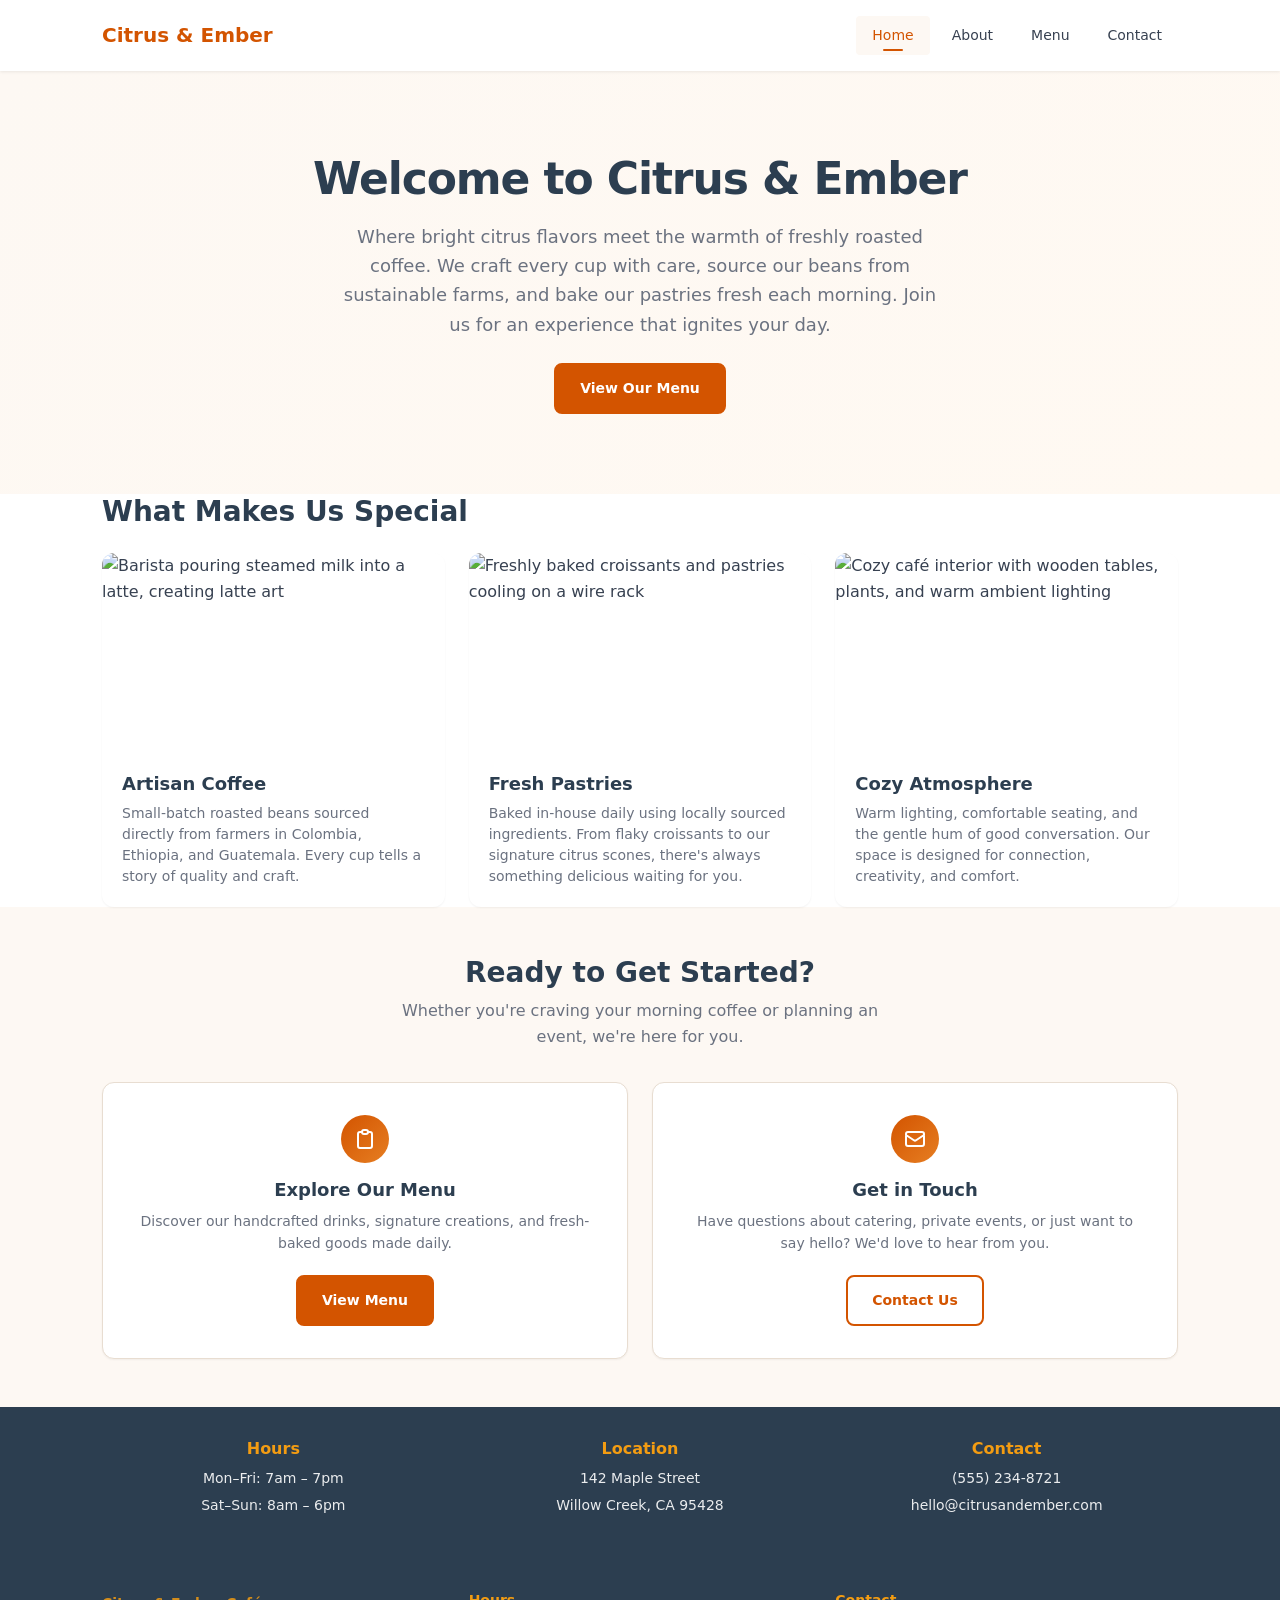
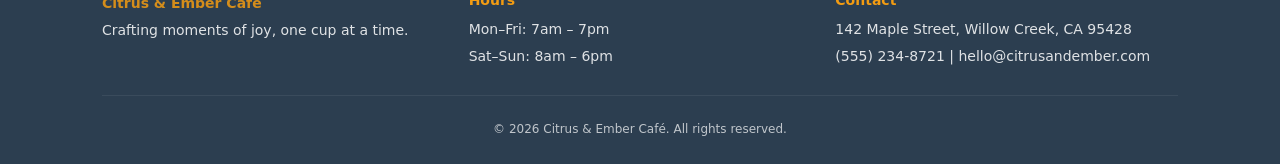
==== index.html @ 9210abb0 "Add files via upload" ====
<!DOCTYPE html>
<html lang="en">
<head>
    <meta charset="UTF-8">
    <meta name="viewport" content="width=device-width, initial-scale=1.0">
    <meta name="description" content="Citrus & Ember Café - Artisan coffee and fresh pastries in Willow Creek. Where bright citrus flavors meet the warmth of freshly roasted coffee.">
    <title>Citrus & Ember Café | Home</title>
    <link rel="stylesheet" href="styles.css">
</head>
<body>
    <a href="#main-content" class="skip-link">Skip to main content</a>

    <header class="site-header">
        <div class="container header-inner">
            <a href="index.html" class="logo">Citrus & Ember</a>
            <nav aria-label="Main navigation">
                <ul class="nav-list">
                    <li><a href="index.html" aria-current="page">Home</a></li>
                    <li><a href="about.html">About</a></li>
                    <li><a href="menu.html">Menu</a></li>
                    <li><a href="contact.html">Contact</a></li>
                </ul>
            </nav>
        </div>
    </header>

    <main id="main-content">
        <section class="hero" aria-labelledby="hero-heading">
            <div class="container">
                <h1 id="hero-heading">Welcome to Citrus & Ember</h1>
                <p>Where bright citrus flavors meet the warmth of freshly roasted coffee. We craft every cup with care, source our beans from sustainable farms, and bake our pastries fresh each morning. Join us for an experience that ignites your day.</p>
                <a href="menu.html" class="btn btn-primary">View Our Menu</a>
            </div>
        </section>

        <section class="features" aria-labelledby="features-heading">
            <div class="container">
                <h2 id="features-heading">What Makes Us Special</h2>
                <div class="card-grid">
                    <article class="card">
                        <img src="https://images.unsplash.com/photo-1495474472287-4d71bcdd2085?w=400&h=300&fit=crop" alt="Barista pouring steamed milk into a latte, creating latte art" width="400" height="300">
                        <div class="card-body">
                            <h3>Artisan Coffee</h3>
                            <p>Small-batch roasted beans sourced directly from farmers in Colombia, Ethiopia, and Guatemala. Every cup tells a story of quality and craft.</p>
                        </div>
                    </article>
                    <article class="card">
                        <img src="https://images.unsplash.com/photo-1509440159596-0249088772ff?w=400&h=300&fit=crop" alt="Freshly baked croissants and pastries cooling on a wire rack" width="400" height="300">
                        <div class="card-body">
                            <h3>Fresh Pastries</h3>
                            <p>Baked in-house daily using locally sourced ingredients. From flaky croissants to our signature citrus scones, there's always something delicious waiting for you.</p>
                        </div>
                    </article>
                    <article class="card">
                        <img src="https://images.unsplash.com/photo-1554118811-1e0d58224f24?w=400&h=300&fit=crop" alt="Cozy café interior with wooden tables, plants, and warm ambient lighting" width="400" height="300">
                        <div class="card-body">
                            <h3>Cozy Atmosphere</h3>
                            <p>Warm lighting, comfortable seating, and the gentle hum of good conversation. Our space is designed for connection, creativity, and comfort.</p>
                        </div>
                    </article>
                </div>
            </div>
        </section>

        <section class="dual-cta" aria-labelledby="cta-heading">
            <div class="container">
                <h2 id="cta-heading">Ready to Get Started?</h2>
                <p>Whether you're craving your morning coffee or planning an event, we're here for you.</p>
                <div class="cta-cards">
                    <article class="cta-card">
                        <div class="cta-card-icon" aria-hidden="true">
                            <svg xmlns="http://www.w3.org/2000/svg" fill="none" viewBox="0 0 24 24" stroke="currentColor" stroke-width="2">
                                <path stroke-linecap="round" stroke-linejoin="round" d="M9 5H7a2 2 0 00-2 2v12a2 2 0 002 2h10a2 2 0 002-2V7a2 2 0 00-2-2h-2M9 5a2 2 0 002 2h2a2 2 0 002-2M9 5a2 2 0 012-2h2a2 2 0 012 2" />
                            </svg>
                        </div>
                        <h3>Explore Our Menu</h3>
                        <p>Discover our handcrafted drinks, signature creations, and fresh-baked goods made daily.</p>
                        <a href="menu.html" class="btn btn-primary">View Menu</a>
                    </article>
                    <article class="cta-card">
                        <div class="cta-card-icon" aria-hidden="true">
                            <svg xmlns="http://www.w3.org/2000/svg" fill="none" viewBox="0 0 24 24" stroke="currentColor" stroke-width="2">
                                <path stroke-linecap="round" stroke-linejoin="round" d="M3 8l7.89 5.26a2 2 0 002.22 0L21 8M5 19h14a2 2 0 002-2V7a2 2 0 00-2-2H5a2 2 0 00-2 2v10a2 2 0 002 2z" />
                            </svg>
                        </div>
                        <h3>Get in Touch</h3>
                        <p>Have questions about catering, private events, or just want to say hello? We'd love to hear from you.</p>
                        <a href="contact.html" class="btn btn-secondary">Contact Us</a>
                    </article>
                </div>
            </div>
        </section>

        <section class="quick-info" aria-labelledby="quick-info-heading">
            <div class="container">
                <h2 id="quick-info-heading" class="visually-hidden">Quick Information</h2>
                <div class="info-grid">
                    <div class="info-block">
                        <h3>Hours</h3>
                        <p>Mon–Fri: 7am – 7pm</p>
                        <p>Sat–Sun: 8am – 6pm</p>
                    </div>
                    <div class="info-block">
                        <h3>Location</h3>
                        <p>142 Maple Street</p>
                        <p>Willow Creek, CA 95428</p>
                    </div>
                    <div class="info-block">
                        <h3>Contact</h3>
                        <p><a href="tel:+15552348721">(555) 234-8721</a></p>
                        <p><a href="mailto:hello@citrusandember.com">hello@citrusandember.com</a></p>
                    </div>
                </div>
            </div>
        </section>
    </main>

    <footer class="site-footer">
        <div class="container">
            <div class="footer-content">
                <div class="footer-brand">
                    <p class="footer-logo">Citrus & Ember Café</p>
                    <p>Crafting moments of joy, one cup at a time.</p>
                </div>
                <div class="footer-hours">
                    <h4>Hours</h4>
                    <p>Mon–Fri: 7am – 7pm</p>
                    <p>Sat–Sun: 8am – 6pm</p>
                </div>
                <div class="footer-contact">
                    <h4>Contact</h4>
                    <p>142 Maple Street, Willow Creek, CA 95428</p>
                    <p>(555) 234-8721 | hello@citrusandember.com</p>
                </div>
            </div>
            <p class="copyright">© <span id="year"></span> Citrus & Ember Café. All rights reserved.</p>
        </div>
    </footer>

    <script src="script.js"></script>
</body>
</html>
---- styles.css ----
/* ================================================
   Citrus & Ember Café - Stylesheet
   Mobile-first responsive design
   ================================================ */

/* ----- Custom Properties ----- */
:root {
    --color-primary: #d35400;
    --color-primary-dark: #a84300;
    --color-primary-light: #e67e22;
    --color-secondary: #f39c12;
    --color-dark: #2c3e50;
    --color-text: #374151;
    --color-text-muted: #6b7280;
    --color-light: #fdf8f3;
    --color-lighter: #fff9f2;
    --color-white: #fff;
    --color-border: #e8ddd1;

    --font-base: system-ui, -apple-system, 'Segoe UI', Roboto, 'Helvetica Neue', Arial, sans-serif;

    /* Refined shadow scale */
    --shadow-sm: 0 1px 2px rgba(0, 0, 0, 0.05);
    --shadow-md: 0 4px 6px -1px rgba(0, 0, 0, 0.1), 0 2px 4px -2px rgba(0, 0, 0, 0.1);
    --shadow-lg: 0 10px 15px -3px rgba(0, 0, 0, 0.1), 0 4px 6px -4px rgba(0, 0, 0, 0.1);
    --shadow-header: 0 1px 3px rgba(0, 0, 0, 0.08);
    --shadow-header-scrolled: 0 4px 12px rgba(0, 0, 0, 0.1);

    --radius-sm: 4px;
    --radius-md: 8px;
    --radius-lg: 12px;

    --transition-fast: 150ms ease;
    --transition: 200ms ease;
    --transition-slow: 300ms ease;

    --container-max: 1140px;
    --container-padding: 1rem;

    /* Typography scale (mobile-first) */
    --text-xs: 0.75rem;
    --text-sm: 0.875rem;
    --text-base: 1rem;
    --text-lg: 1.125rem;
    --text-xl: 1.25rem;
    --text-2xl: 1.5rem;
    --text-3xl: 1.875rem;
    --text-4xl: 2.25rem;

    /* Line heights */
    --leading-tight: 1.25;
    --leading-snug: 1.375;
    --leading-normal: 1.5;
    --leading-relaxed: 1.625;
}

/* ----- Reset & Base ----- */
*,
*::before,
*::after {
    box-sizing: border-box;
    margin: 0;
    padding: 0;
}

html {
    scroll-behavior: smooth;
    -webkit-text-size-adjust: 100%;
}

body {
    font-family: var(--font-base);
    font-size: var(--text-base);
    line-height: var(--leading-relaxed);
    color: var(--color-text);
    background-color: var(--color-white);
    -webkit-font-smoothing: antialiased;
    -moz-osx-font-smoothing: grayscale;
}

img {
    max-width: 100%;
    height: auto;
    display: block;
}

/* ----- Typography ----- */
h1, h2, h3, h4 {
    color: var(--color-dark);
    line-height: var(--leading-tight);
    margin-bottom: 0.75rem;
    font-weight: 700;
}

h1 {
    font-size: var(--text-2xl);
    letter-spacing: -0.025em;
}

h2 {
    font-size: var(--text-xl);
    font-weight: 600;
}

h3 {
    font-size: var(--text-lg);
    font-weight: 600;
}

h4 {
    font-size: var(--text-base);
    font-weight: 600;
}

p {
    margin-bottom: 1rem;
}

p:last-child {
    margin-bottom: 0;
}

/* ----- Links ----- */
a {
    color: var(--color-primary);
    text-decoration: none;
    transition: color var(--transition-fast);
}

a:hover {
    color: var(--color-primary-dark);
}

a:focus-visible {
    outline: 2px solid var(--color-primary);
    outline-offset: 2px;
    border-radius: var(--radius-sm);
}

/* ----- Layout ----- */
.container {
    width: 100%;
    max-width: var(--container-max);
    margin: 0 auto;
    padding-left: var(--container-padding);
    padding-right: var(--container-padding);
}

/* ----- Skip Link ----- */
.skip-link {
    position: absolute;
    top: -100%;
    left: 1rem;
    background: var(--color-dark);
    color: var(--color-white);
    padding: 0.75rem 1.25rem;
    border-radius: var(--radius-sm);
    font-weight: 600;
    font-size: var(--text-sm);
    z-index: 9999;
    transition: top var(--transition);
}

.skip-link:focus {
    top: 1rem;
    color: var(--color-white);
    outline: 2px solid var(--color-secondary);
    outline-offset: 2px;
}

/* ----- Visually Hidden (for screen readers) ----- */
.visually-hidden {
    position: absolute;
    width: 1px;
    height: 1px;
    padding: 0;
    margin: -1px;
    overflow: hidden;
    clip: rect(0, 0, 0, 0);
    white-space: nowrap;
    border: 0;
}

/* ----- Buttons ----- */
.btn {
    display: inline-block;
    padding: 0.75rem 1.5rem;
    font-size: var(--text-sm);
    font-weight: 600;
    font-family: inherit;
    text-align: center;
    text-decoration: none;
    border: 2px solid transparent;
    border-radius: var(--radius-md);
    cursor: pointer;
    transition:
        background-color var(--transition-fast),
        border-color var(--transition-fast),
        color var(--transition-fast),
        transform var(--transition-fast),
        box-shadow var(--transition-fast);
}

.btn:focus-visible {
    outline: 2px solid var(--color-primary);
    outline-offset: 2px;
}

.btn-primary {
    background-color: var(--color-primary);
    color: var(--color-white);
    border-color: var(--color-primary);
}

.btn-primary:hover {
    background-color: var(--color-primary-dark);
    border-color: var(--color-primary-dark);
    color: var(--color-white);
    transform: translateY(-2px);
    box-shadow: var(--shadow-md);
}

.btn-primary:focus-visible {
    background-color: var(--color-primary-dark);
    border-color: var(--color-primary-dark);
}

.btn-primary:active {
    transform: translateY(0);
    box-shadow: var(--shadow-sm);
}

.btn-secondary {
    background-color: transparent;
    color: var(--color-primary);
    border-color: var(--color-primary);
}

.btn-secondary:hover {
    background-color: var(--color-primary);
    color: var(--color-white);
    transform: translateY(-2px);
    box-shadow: var(--shadow-md);
}

.btn-secondary:focus-visible {
    background-color: var(--color-light);
}

.btn-secondary:active {
    transform: translateY(0);
}

/* ----- Header & Navigation ----- */
.site-header {
    background-color: var(--color-white);
    box-shadow: var(--shadow-header);
    position: sticky;
    top: 0;
    z-index: 100;
    transition: box-shadow var(--transition-slow);
}

/* Scrolled state - shadow appears when JS adds this class */
.site-header.is-scrolled {
    box-shadow: var(--shadow-header-scrolled);
}

.header-inner {
    display: flex;
    flex-wrap: wrap;
    justify-content: space-between;
    align-items: center;
    gap: 0.5rem;
    padding-top: 0.875rem;
    padding-bottom: 0.875rem;
    min-height: 60px;
}

.logo {
    font-size: var(--text-lg);
    font-weight: 700;
    color: var(--color-primary);
    transition: color var(--transition-fast);
}

.logo:hover {
    color: var(--color-primary-dark);
}

.logo:focus-visible {
    outline: 2px solid var(--color-primary);
    outline-offset: 4px;
    border-radius: var(--radius-sm);
}

.nav-list {
    display: flex;
    flex-wrap: wrap;
    gap: 0.25rem;
    list-style: none;
}

.nav-list a {
    display: block;
    padding: 0.5rem 0.75rem;
    color: var(--color-text);
    font-size: var(--text-sm);
    font-weight: 500;
    border-radius: var(--radius-sm);
    transition:
        color var(--transition-fast),
        background-color var(--transition-fast);
}

.nav-list a:hover {
    color: var(--color-primary);
    background-color: var(--color-light);
}

.nav-list a:focus-visible {
    outline: 2px solid var(--color-primary);
    outline-offset: 0;
    color: var(--color-primary);
}

.nav-list a[aria-current="page"] {
    color: var(--color-primary);
    background-color: var(--color-light);
    position: relative;
}

.nav-list a[aria-current="page"]::after {
    content: '';
    position: absolute;
    bottom: 0.25rem;
    left: 50%;
    transform: translateX(-50%);
    width: 1.25rem;
    height: 2px;
    background-color: var(--color-primary);
    border-radius: 1px;
}

/* ----- Hero Section ----- */
.hero {
    background: linear-gradient(135deg, var(--color-light) 0%, var(--color-lighter) 100%);
    padding: 2.5rem 0;
    text-align: center;
}

.hero .container {
    animation: heroFadeIn 0.8s ease-out both;
}

.hero h1 {
    margin-bottom: 1rem;
    font-size: var(--text-2xl);
    animation: heroSlideUp 0.6s ease-out 0.1s both;
}

.hero p {
    max-width: 540px;
    margin: 0 auto 1.5rem;
    color: var(--color-text-muted);
    font-size: var(--text-base);
    line-height: var(--leading-relaxed);
    animation: heroSlideUp 0.6s ease-out 0.2s both;
}

.hero .btn {
    animation: heroSlideUp 0.6s ease-out 0.3s both;
}

/* Hero animations */
@keyframes heroFadeIn {
    from {
        opacity: 0;
    }
    to {
        opacity: 1;
    }
}

@keyframes heroSlideUp {
    from {
        opacity: 0;
        transform: translateY(1.25rem);
    }
    to {
        opacity: 1;
        transform: translateY(0);
    }
}

/* ----- Page Header ----- */
.page-header {
    background: linear-gradient(135deg, var(--color-primary) 0%, var(--color-primary-light) 100%);
    padding: 2rem 0;
    text-align: center;
    color: var(--color-white);
}

.page-header h1 {
    color: var(--color-white);
    margin-bottom: 0.375rem;
    font-size: var(--text-2xl);
}

.page-header p {
    opacity: 0.92;
    font-size: var(--text-base);
}

/* ----- Content Sections ----- */
.content-section {
    padding: 2.5rem 0;
}

.content-section.alt-bg {
    background-color: var(--color-light);
}

.text-center {
    text-align: center;
}

.lead-text {
    font-size: var(--text-base);
    line-height: var(--leading-relaxed);
    max-width: 680px;
    margin-left: auto;
    margin-right: auto;
    color: var(--color-text);
}

/* ----- Card Grid ----- */
.card-grid {
    display: grid;
    gap: 1.25rem;
    margin-top: 1.5rem;
}

.card {
    background: var(--color-white);
    border-radius: var(--radius-lg);
    overflow: hidden;
    box-shadow: var(--shadow-sm);
    transition:
        transform var(--transition),
        box-shadow var(--transition);
}

.card:hover {
    transform: translateY(-4px);
    box-shadow: var(--shadow-lg);
}

.card img {
    width: 100%;
    height: 180px;
    object-fit: cover;
}

.card-body {
    padding: 1.25rem;
}

.card-body h3 {
    margin-bottom: 0.5rem;
    font-size: var(--text-lg);
}

.card-body p {
    color: var(--color-text-muted);
    font-size: var(--text-sm);
    line-height: var(--leading-normal);
}

/* ----- Value Cards ----- */
.value-card {
    background: var(--color-light);
    padding: 1.25rem;
    border-radius: var(--radius-md);
    border-left: 4px solid var(--color-primary);
}

.value-card h3 {
    color: var(--color-primary);
    margin-bottom: 0.5rem;
    font-size: var(--text-base);
}

.value-card p {
    color: var(--color-text-muted);
    font-size: var(--text-sm);
    line-height: var(--leading-normal);
}

/* ----- Two Column Layout ----- */
.two-column {
    display: grid;
    gap: 1.5rem;
}

.two-column figure {
    margin: 0;
}

.two-column img {
    border-radius: var(--radius-lg);
    box-shadow: var(--shadow-md);
    width: 100%;
}

/* ----- Info Grid (Home Page) ----- */
.quick-info {
    background-color: var(--color-dark);
    padding: 2rem 0;
}

.info-grid {
    display: grid;
    gap: 1.5rem;
    text-align: center;
}

.info-block h3 {
    color: var(--color-secondary);
    margin-bottom: 0.5rem;
    font-size: var(--text-base);
}

.info-block p {
    color: var(--color-white);
    opacity: 0.9;
    margin-bottom: 0.25rem;
    font-size: var(--text-sm);
}

.info-block a {
    color: var(--color-white);
    transition: color var(--transition-fast);
}

.info-block a:hover {
    color: var(--color-secondary);
}

.info-block a:focus-visible {
    outline: 2px solid var(--color-secondary);
    outline-offset: 2px;
}

/* ----- Info Section ----- */
.info-section {
    padding: 2.5rem 0;
    text-align: center;
    background-color: var(--color-light);
}

.info-section p {
    max-width: 640px;
    margin: 0 auto 1.5rem;
    font-size: var(--text-base);
}

/* ----- CTA Section ----- */
.cta-section {
    background: linear-gradient(135deg, var(--color-primary) 0%, var(--color-primary-light) 100%);
    padding: 2.5rem 0;
    color: var(--color-white);
}

.cta-section h2 {
    color: var(--color-white);
    font-size: var(--text-xl);
}

.cta-section p {
    max-width: 520px;
    margin: 0 auto 1.5rem;
    opacity: 0.95;
    font-size: var(--text-base);
}

/* White button variant for CTA sections */
.cta-section .btn-primary {
    background-color: var(--color-white);
    color: var(--color-primary);
    border-color: var(--color-white);
}

.cta-section .btn-primary:hover {
    background-color: var(--color-light);
    border-color: var(--color-light);
    color: var(--color-primary-dark);
}

/* ----- Dual CTA Section (Home Page) ----- */
.dual-cta {
    background-color: var(--color-light);
    padding: 3rem 0;
}

.dual-cta h2 {
    text-align: center;
    margin-bottom: 0.5rem;
}

.dual-cta > .container > p {
    text-align: center;
    color: var(--color-text-muted);
    max-width: 500px;
    margin: 0 auto 2rem;
}

.cta-cards {
    display: grid;
    gap: 1.25rem;
}

.cta-card {
    background: var(--color-white);
    border-radius: var(--radius-lg);
    padding: 1.5rem;
    text-align: center;
    box-shadow: var(--shadow-sm);
    border: 1px solid var(--color-border);
    transition:
        transform var(--transition),
        box-shadow var(--transition);
}

.cta-card:hover {
    transform: translateY(-4px);
    box-shadow: var(--shadow-md);
}

.cta-card-icon {
    width: 3rem;
    height: 3rem;
    margin: 0 auto 1rem;
    display: flex;
    align-items: center;
    justify-content: center;
    background: linear-gradient(135deg, var(--color-primary) 0%, var(--color-primary-light) 100%);
    border-radius: 50%;
    color: var(--color-white);
}

.cta-card-icon svg {
    width: 1.5rem;
    height: 1.5rem;
}

.cta-card h3 {
    font-size: var(--text-lg);
    margin-bottom: 0.5rem;
}

.cta-card p {
    color: var(--color-text-muted);
    font-size: var(--text-sm);
    line-height: var(--leading-relaxed);
    margin-bottom: 1.25rem;
}

.cta-card .btn {
    width: 100%;
}

/* ----- Menu Sections ----- */
.menu-section {
    padding: 2rem 0;
}

.menu-section.alt-bg {
    background-color: var(--color-light);
}

.menu-section h2 {
    margin-bottom: 1.25rem;
    padding-bottom: 0.75rem;
    border-bottom: 2px solid var(--color-border);
    font-size: var(--text-xl);
}

.menu-list {
    list-style: none;
    display: flex;
    flex-direction: column;
    gap: 0.875rem;
}

.menu-item {
    background: var(--color-white);
    padding: 1rem 1.125rem;
    border-radius: var(--radius-lg);
    border: 1px solid var(--color-border);
    box-shadow: var(--shadow-sm);
    transition:
        border-color var(--transition-fast),
        box-shadow var(--transition-fast);
}

.menu-item:hover {
    border-color: var(--color-primary-light);
    box-shadow: var(--shadow-md);
}

.menu-section.alt-bg .menu-item {
    background: var(--color-white);
}

.menu-item-header {
    display: flex;
    flex-wrap: wrap;
    justify-content: space-between;
    align-items: baseline;
    gap: 0.25rem 1rem;
    margin-bottom: 0.375rem;
}

.menu-item h3 {
    margin-bottom: 0;
    font-size: var(--text-base);
    font-weight: 600;
    color: var(--color-dark);
}

.price {
    font-weight: 700;
    color: var(--color-primary);
    font-size: var(--text-lg);
    white-space: nowrap;
}

.menu-item p {
    color: var(--color-text-muted);
    font-size: var(--text-sm);
    line-height: var(--leading-relaxed);
    margin: 0;
}

/* ----- Contact Layout ----- */
.contact-layout {
    display: grid;
    gap: 2.5rem;
}

.contact-form-container {
    max-width: 32rem;
}

.contact-form-container > p {
    color: var(--color-text-muted);
    font-size: var(--text-sm);
    line-height: var(--leading-relaxed);
}

.contact-form-container h2 {
    margin-bottom: 0.5rem;
    font-size: var(--text-xl);
}

/* ----- Contact Form ----- */
.contact-form {
    margin-top: 1.75rem;
}

.form-group {
    margin-bottom: 1.5rem;
}

.form-group:last-of-type {
    margin-bottom: 1.75rem;
}

.form-group label {
    display: block;
    margin-bottom: 0.5rem;
    font-weight: 600;
    font-size: var(--text-sm);
    color: var(--color-dark);
    letter-spacing: 0.01em;
}

.form-group label span {
    color: var(--color-primary);
    margin-left: 0.125rem;
}

.form-group input,
.form-group select,
.form-group textarea {
    display: block;
    width: 100%;
    max-width: 100%;
    padding: 0.875rem 1rem;
    font-size: var(--text-base);
    font-family: inherit;
    line-height: var(--leading-normal);
    color: var(--color-text);
    border: 2px solid var(--color-border);
    border-radius: var(--radius-md);
    background-color: var(--color-white);
    transition:
        border-color var(--transition-fast),
        box-shadow var(--transition-fast);
    -webkit-appearance: none;
    appearance: none;
}

.form-group select {
    background-image: url("data:image/svg+xml,%3Csvg xmlns='http://www.w3.org/2000/svg' width='12' height='12' viewBox='0 0 12 12'%3E%3Cpath fill='%236b7280' d='M6 8L1 3h10z'/%3E%3C/svg%3E");
    background-repeat: no-repeat;
    background-position: right 1rem center;
    padding-right: 2.5rem;
    cursor: pointer;
}

.form-group input::placeholder,
.form-group textarea::placeholder {
    color: var(--color-text-muted);
    opacity: 0.7;
}

.form-group input:hover,
.form-group select:hover,
.form-group textarea:hover {
    border-color: #c9bba8;
}

.form-group input:focus,
.form-group select:focus,
.form-group textarea:focus {
    outline: none;
    border-color: var(--color-primary);
    box-shadow: 0 0 0 3px rgba(211, 84, 0, 0.12);
}

.form-group textarea {
    resize: vertical;
    min-height: 140px;
}

.contact-form .btn {
    width: 100%;
    padding: 0.875rem 1.5rem;
    font-size: var(--text-base);
}

.form-success {
    background-color: #d4edda;
    color: #155724;
    padding: 1.5rem;
    border-radius: var(--radius-md);
    text-align: center;
    margin-top: 1.5rem;
}

.form-success h3 {
    color: #155724;
    margin-bottom: 0.5rem;
    font-size: var(--text-lg);
}

/* ----- Contact Info Sidebar ----- */
.contact-info-sidebar {
    order: -1;
}

.info-card {
    background-color: var(--color-light);
    padding: 1.5rem;
    border-radius: var(--radius-lg);
    border: 1px solid var(--color-border);
}

.info-card h2 {
    margin-bottom: 1.25rem;
    font-size: var(--text-xl);
    padding-bottom: 0.75rem;
    border-bottom: 2px solid var(--color-border);
}

.info-card address {
    font-style: normal;
}

.info-card .info-block {
    margin-bottom: 1.5rem;
}

.info-card .info-block:last-child {
    margin-bottom: 0;
}

.info-card h3 {
    color: var(--color-primary);
    font-size: var(--text-xs);
    font-weight: 700;
    margin-bottom: 0.5rem;
    text-transform: uppercase;
    letter-spacing: 0.05em;
}

.info-card p {
    margin-bottom: 0.375rem;
    font-size: var(--text-sm);
    line-height: var(--leading-relaxed);
    color: var(--color-text);
}

.info-card a {
    color: var(--color-primary);
    font-weight: 500;
}

.info-card a:hover {
    text-decoration: underline;
}

/* ----- Location Image ----- */
.location-image {
    margin: 1.5rem auto 0;
    max-width: 900px;
}

.location-image img {
    border-radius: var(--radius-lg);
    width: 100%;
    height: auto;
}

.location-image figcaption {
    margin-top: 0.75rem;
    color: var(--color-text-muted);
    font-size: var(--text-sm);
}

/* ----- FAQ List ----- */
.faq-list {
    display: grid;
    gap: 1rem;
    margin-top: 1.25rem;
}

.faq-item {
    background: var(--color-light);
    padding: 1.25rem;
    border-radius: var(--radius-md);
}

.faq-item dt {
    font-weight: 600;
    color: var(--color-dark);
    margin-bottom: 0.5rem;
    font-size: var(--text-base);
}

.faq-item dd {
    color: var(--color-text-muted);
    font-size: var(--text-sm);
    line-height: var(--leading-normal);
    margin: 0;
}

/* ----- Footer ----- */
.site-footer {
    background-color: var(--color-dark);
    color: var(--color-white);
    padding: 2.5rem 0 1.5rem;
}

.footer-content {
    display: grid;
    gap: 1.5rem;
    margin-bottom: 1.5rem;
}

.footer-logo {
    font-size: var(--text-lg);
    font-weight: 700;
    color: var(--color-secondary);
    margin-bottom: 0.25rem;
}

.footer-brand p,
.footer-hours p,
.footer-contact p {
    opacity: 0.85;
    font-size: var(--text-sm);
    margin-bottom: 0.25rem;
}

.footer-hours h4,
.footer-contact h4 {
    color: var(--color-secondary);
    margin-bottom: 0.5rem;
    font-size: var(--text-sm);
    font-weight: 600;
}

.copyright {
    text-align: center;
    padding-top: 1.5rem;
    border-top: 1px solid rgba(255, 255, 255, 0.1);
    font-size: var(--text-xs);
    opacity: 0.7;
}

/* ================================================
   Responsive Breakpoints (Mobile First)
   ================================================ */

/* Tablet (640px+) */
@media (min-width: 640px) {
    :root {
        --container-padding: 1.5rem;
        --text-2xl: 1.75rem;
        --text-3xl: 2rem;
    }

    h1 {
        font-size: var(--text-3xl);
    }

    h2 {
        font-size: var(--text-2xl);
    }

    .hero {
        padding: 3.5rem 0;
    }

    .hero h1 {
        font-size: var(--text-3xl);
    }

    .hero p {
        font-size: var(--text-lg);
    }

    .page-header {
        padding: 2.5rem 0;
    }

    .page-header h1 {
        font-size: var(--text-3xl);
    }

    .content-section {
        padding: 3.5rem 0;
    }

    .card-grid {
        grid-template-columns: repeat(2, 1fr);
        gap: 1.5rem;
    }

    .card img {
        height: 200px;
    }

    /* Menu: 2-column grid on tablet+ */
    .menu-list {
        display: grid;
        grid-template-columns: repeat(2, 1fr);
        gap: 1rem;
    }

    .menu-item {
        padding: 1.25rem;
    }

    .menu-item h3 {
        font-size: var(--text-lg);
    }

    .info-grid {
        grid-template-columns: repeat(3, 1fr);
    }

    .faq-list {
        grid-template-columns: repeat(2, 1fr);
    }

    .footer-content {
        grid-template-columns: repeat(3, 1fr);
        text-align: left;
    }

    .lead-text {
        font-size: var(--text-lg);
    }

    .cta-section h2 {
        font-size: var(--text-2xl);
    }

    /* Contact form: inline button on tablet+ */
    .contact-form .btn {
        width: auto;
        min-width: 10rem;
    }

    /* Contact sidebar: reset order on tablet+ */
    .contact-info-sidebar {
        order: 0;
    }

    .info-card {
        padding: 1.75rem;
    }

    /* Dual CTA: 2 columns on tablet+ */
    .cta-cards {
        grid-template-columns: repeat(2, 1fr);
        gap: 1.5rem;
    }

    .cta-card {
        padding: 2rem;
    }

    .cta-card .btn {
        width: auto;
        min-width: 8rem;
    }
}

/* Desktop (900px+) */
@media (min-width: 900px) {
    :root {
        --container-padding: 2rem;
        --text-3xl: 2.25rem;
        --text-4xl: 2.75rem;
    }

    h1 {
        font-size: var(--text-4xl);
    }

    .header-inner {
        flex-wrap: nowrap;
        padding-top: 1rem;
        padding-bottom: 1rem;
        min-height: 70px;
    }

    .logo {
        font-size: var(--text-xl);
    }

    .nav-list {
        gap: 0.375rem;
    }

    .nav-list a {
        padding: 0.5rem 1rem;
        font-size: var(--text-sm);
    }

    .hero {
        padding: 5rem 0;
    }

    .hero h1 {
        font-size: var(--text-4xl);
    }

    .page-header {
        padding: 3rem 0;
    }

    .page-header h1 {
        font-size: var(--text-4xl);
    }

    .content-section {
        padding: 4.5rem 0;
    }

    .card-grid {
        grid-template-columns: repeat(3, 1fr);
    }

    .two-column {
        grid-template-columns: 1fr 1fr;
        align-items: center;
        gap: 3rem;
    }

    .contact-layout {
        grid-template-columns: 1fr 1fr;
        gap: 3rem;
        align-items: start;
    }

    .contact-form-container {
        max-width: none;
    }

    .value-card {
        padding: 1.5rem;
    }

    .value-card h3 {
        font-size: var(--text-lg);
    }

    .cta-section {
        padding: 4rem 0;
    }
}

/* Large Desktop (1100px+) */
@media (min-width: 1100px) {
    .hero p {
        max-width: 600px;
    }
}

/* ----- Reduced Motion ----- */
@media (prefers-reduced-motion: reduce) {
    *,
    *::before,
    *::after {
        animation-duration: 0.01ms !important;
        animation-iteration-count: 1 !important;
        transition-duration: 0.01ms !important;
    }

    html {
        scroll-behavior: auto;
    }

    /* Ensure hero content is visible immediately */
    .hero .container,
    .hero h1,
    .hero p,
    .hero .btn {
        animation: none;
        opacity: 1;
        transform: none;
    }
}
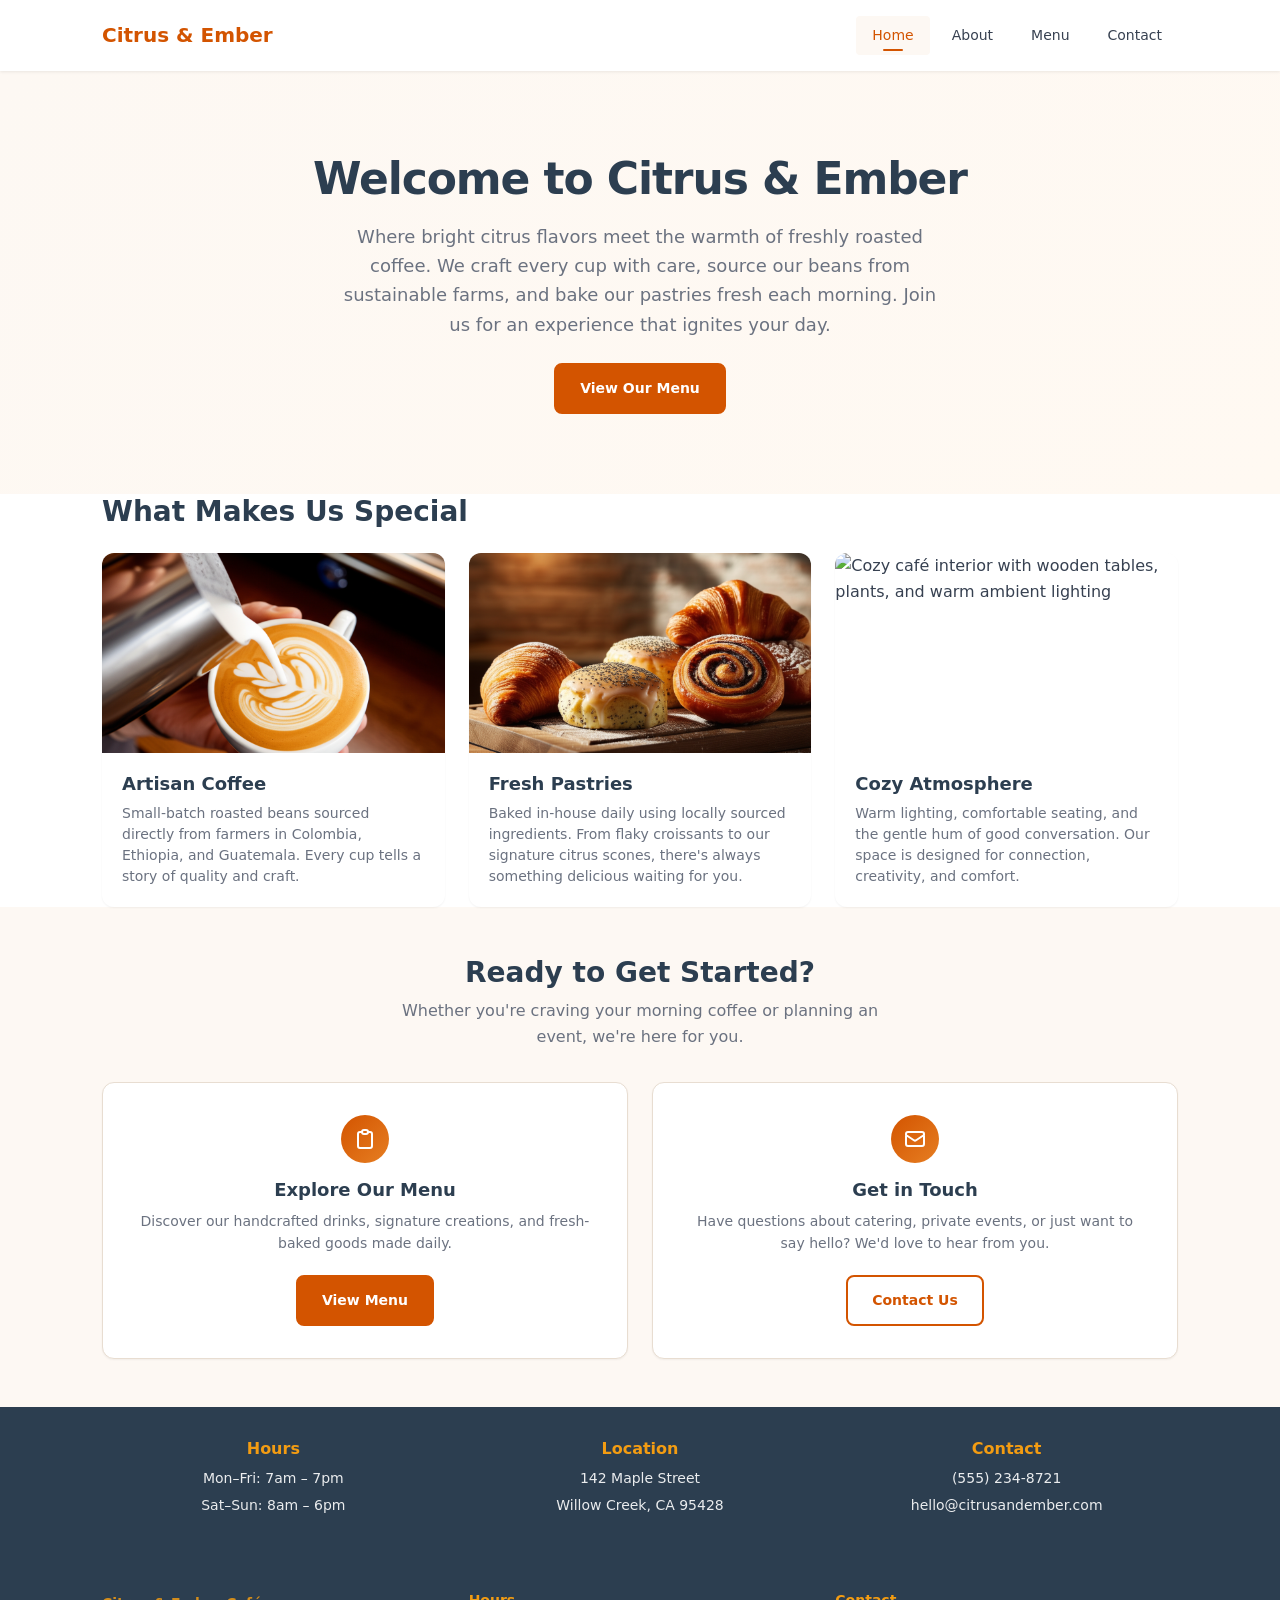
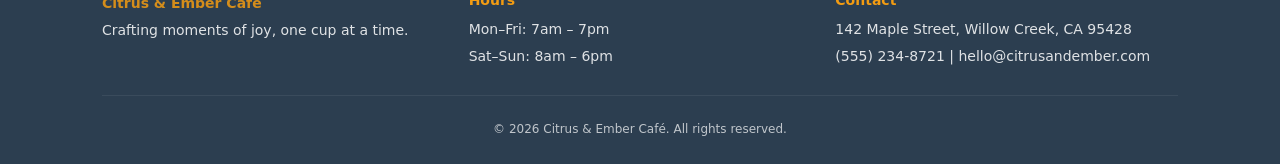
==== commit 21d13056: "new images" ====
--- a/index.html
+++ b/index.html
@@ -38,14 +38,14 @@
                 <h2 id="features-heading">What Makes Us Special</h2>
                 <div class="card-grid">
                     <article class="card">
-                        <img src="https://images.unsplash.com/photo-1495474472287-4d71bcdd2085?w=400&h=300&fit=crop" alt="Barista pouring steamed milk into a latte, creating latte art" width="400" height="300">
+                        <img src="public/images/artisan-coffee.png" alt="Barista pouring steamed milk into a latte, creating latte art" width="400" height="300">
                         <div class="card-body">
                             <h3>Artisan Coffee</h3>
                             <p>Small-batch roasted beans sourced directly from farmers in Colombia, Ethiopia, and Guatemala. Every cup tells a story of quality and craft.</p>
                         </div>
                     </article>
                     <article class="card">
-                        <img src="https://images.unsplash.com/photo-1509440159596-0249088772ff?w=400&h=300&fit=crop" alt="Freshly baked croissants and pastries cooling on a wire rack" width="400" height="300">
+                        <img src="public/images/fresh-pastries-home.png" alt="Freshly baked croissants and pastries cooling on a wire rack" width="1200" height="800">
                         <div class="card-body">
                             <h3>Fresh Pastries</h3>
                             <p>Baked in-house daily using locally sourced ingredients. From flaky croissants to our signature citrus scones, there's always something delicious waiting for you.</p>
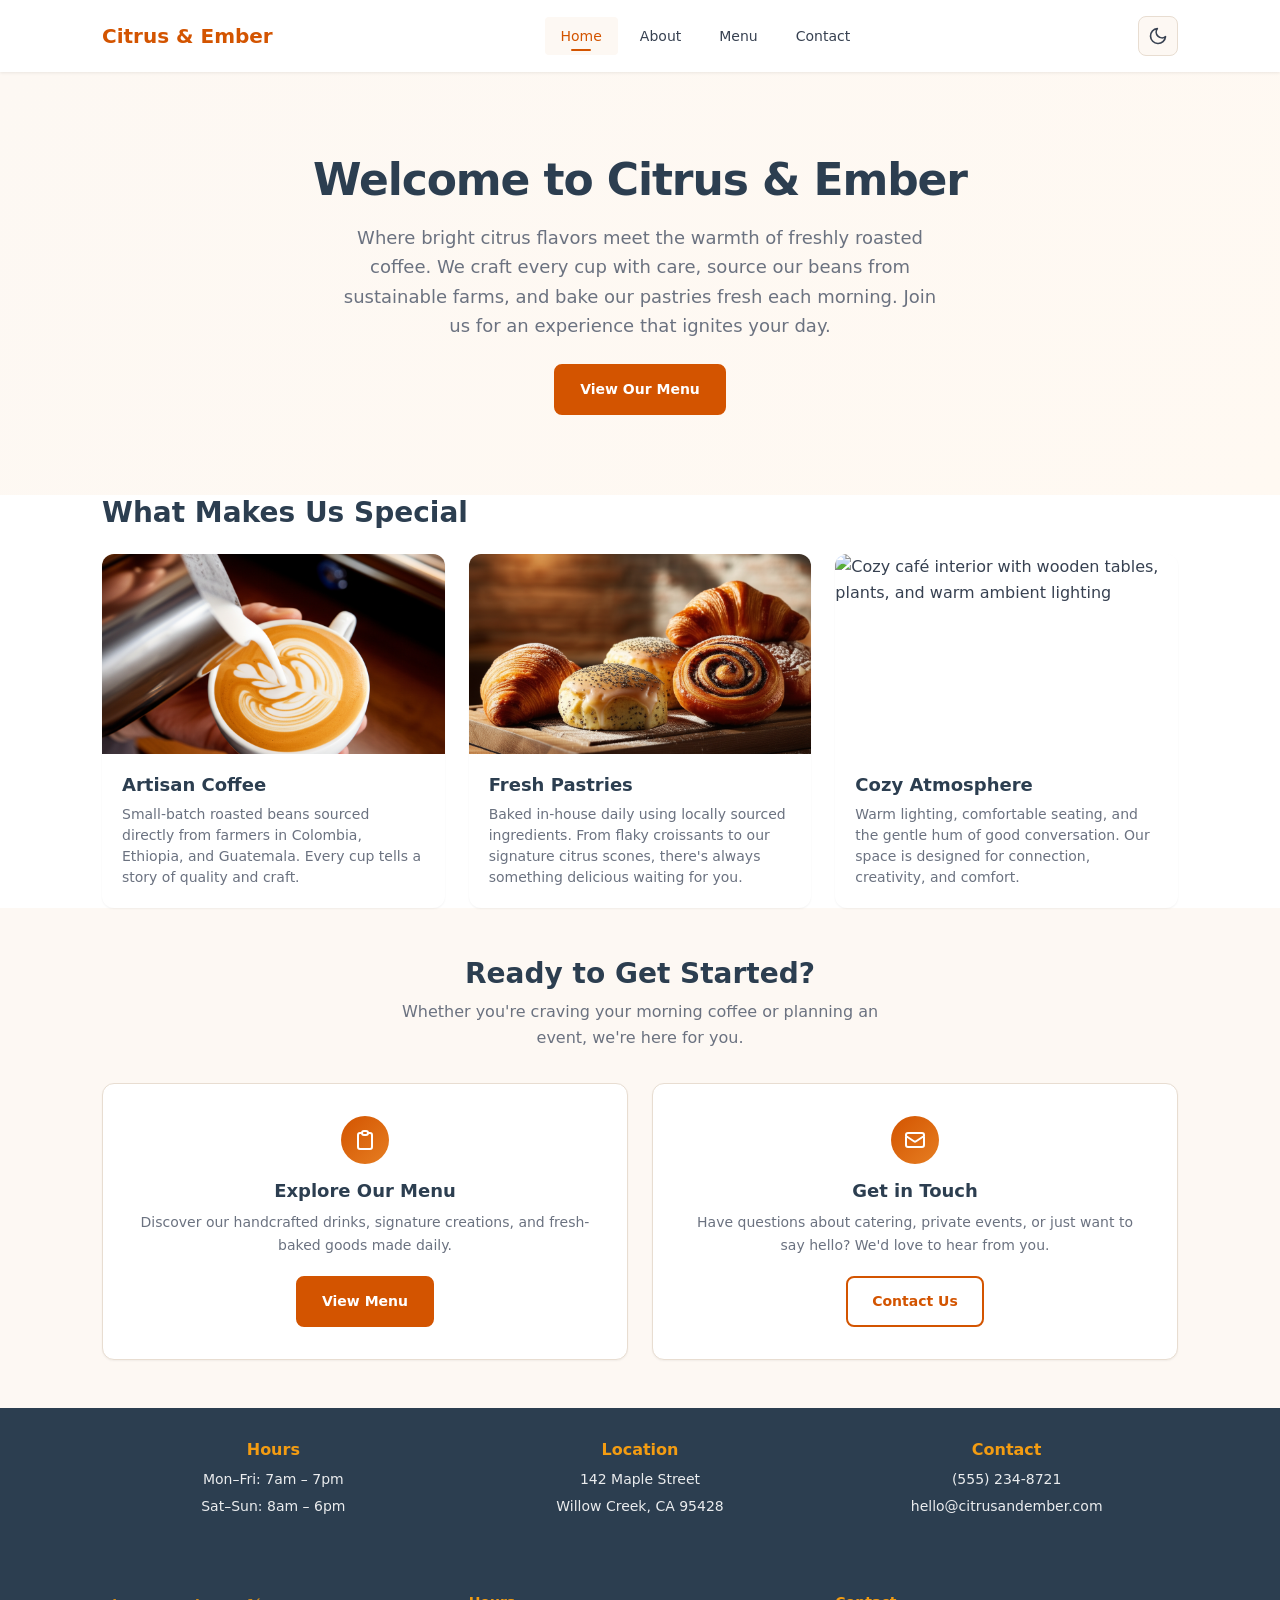
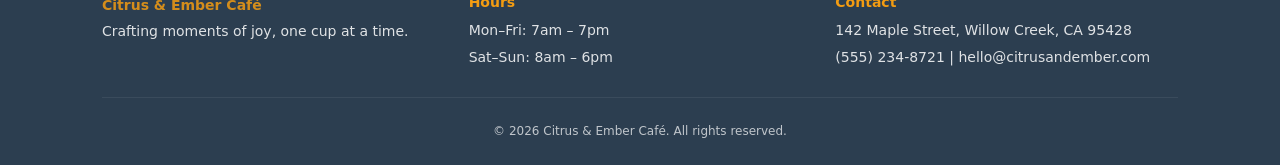
==== commit 84cd2965: "Step 1: Add dark mode toggle button UI to header Adds a moon/sun icon toggle button to the header on" ====
--- a/index.html
+++ b/index.html
@@ -21,6 +21,10 @@
                     <li><a href="contact.html">Contact</a></li>
                 </ul>
             </nav>
+            <button class="dark-mode-toggle" id="dark-mode-toggle" type="button" aria-label="Toggle dark mode">
+                <svg class="icon-moon" xmlns="http://www.w3.org/2000/svg" width="20" height="20" viewBox="0 0 24 24" fill="none" stroke="currentColor" stroke-width="2" stroke-linecap="round" stroke-linejoin="round"><path d="M21 12.79A9 9 0 1 1 11.21 3 7 7 0 0 0 21 12.79z"/></svg>
+                <svg class="icon-sun" xmlns="http://www.w3.org/2000/svg" width="20" height="20" viewBox="0 0 24 24" fill="none" stroke="currentColor" stroke-width="2" stroke-linecap="round" stroke-linejoin="round" style="display:none"><circle cx="12" cy="12" r="5"/><line x1="12" y1="1" x2="12" y2="3"/><line x1="12" y1="21" x2="12" y2="23"/><line x1="4.22" y1="4.22" x2="5.64" y2="5.64"/><line x1="18.36" y1="18.36" x2="19.78" y2="19.78"/><line x1="1" y1="12" x2="3" y2="12"/><line x1="21" y1="12" x2="23" y2="12"/><line x1="4.22" y1="19.78" x2="5.64" y2="18.36"/><line x1="18.36" y1="5.64" x2="19.78" y2="4.22"/></svg>
+            </button>
         </div>
     </header>
 
--- a/styles.css
+++ b/styles.css
@@ -340,6 +340,37 @@
     height: 2px;
     background-color: var(--color-primary);
     border-radius: 1px;
+}
+
+/* ----- Dark Mode Toggle ----- */
+.dark-mode-toggle {
+    display: flex;
+    align-items: center;
+    justify-content: center;
+    width: 2.5rem;
+    height: 2.5rem;
+    padding: 0;
+    background: var(--color-light);
+    border: 1px solid var(--color-border);
+    border-radius: var(--radius-md);
+    color: var(--color-text);
+    cursor: pointer;
+    transition:
+        background-color var(--transition-fast),
+        color var(--transition-fast),
+        border-color var(--transition-fast);
+    flex-shrink: 0;
+}
+
+.dark-mode-toggle:hover {
+    background-color: var(--color-primary);
+    color: var(--color-white);
+    border-color: var(--color-primary);
+}
+
+.dark-mode-toggle:focus-visible {
+    outline: 2px solid var(--color-primary);
+    outline-offset: 2px;
 }
 
 /* ----- Hero Section ----- */
